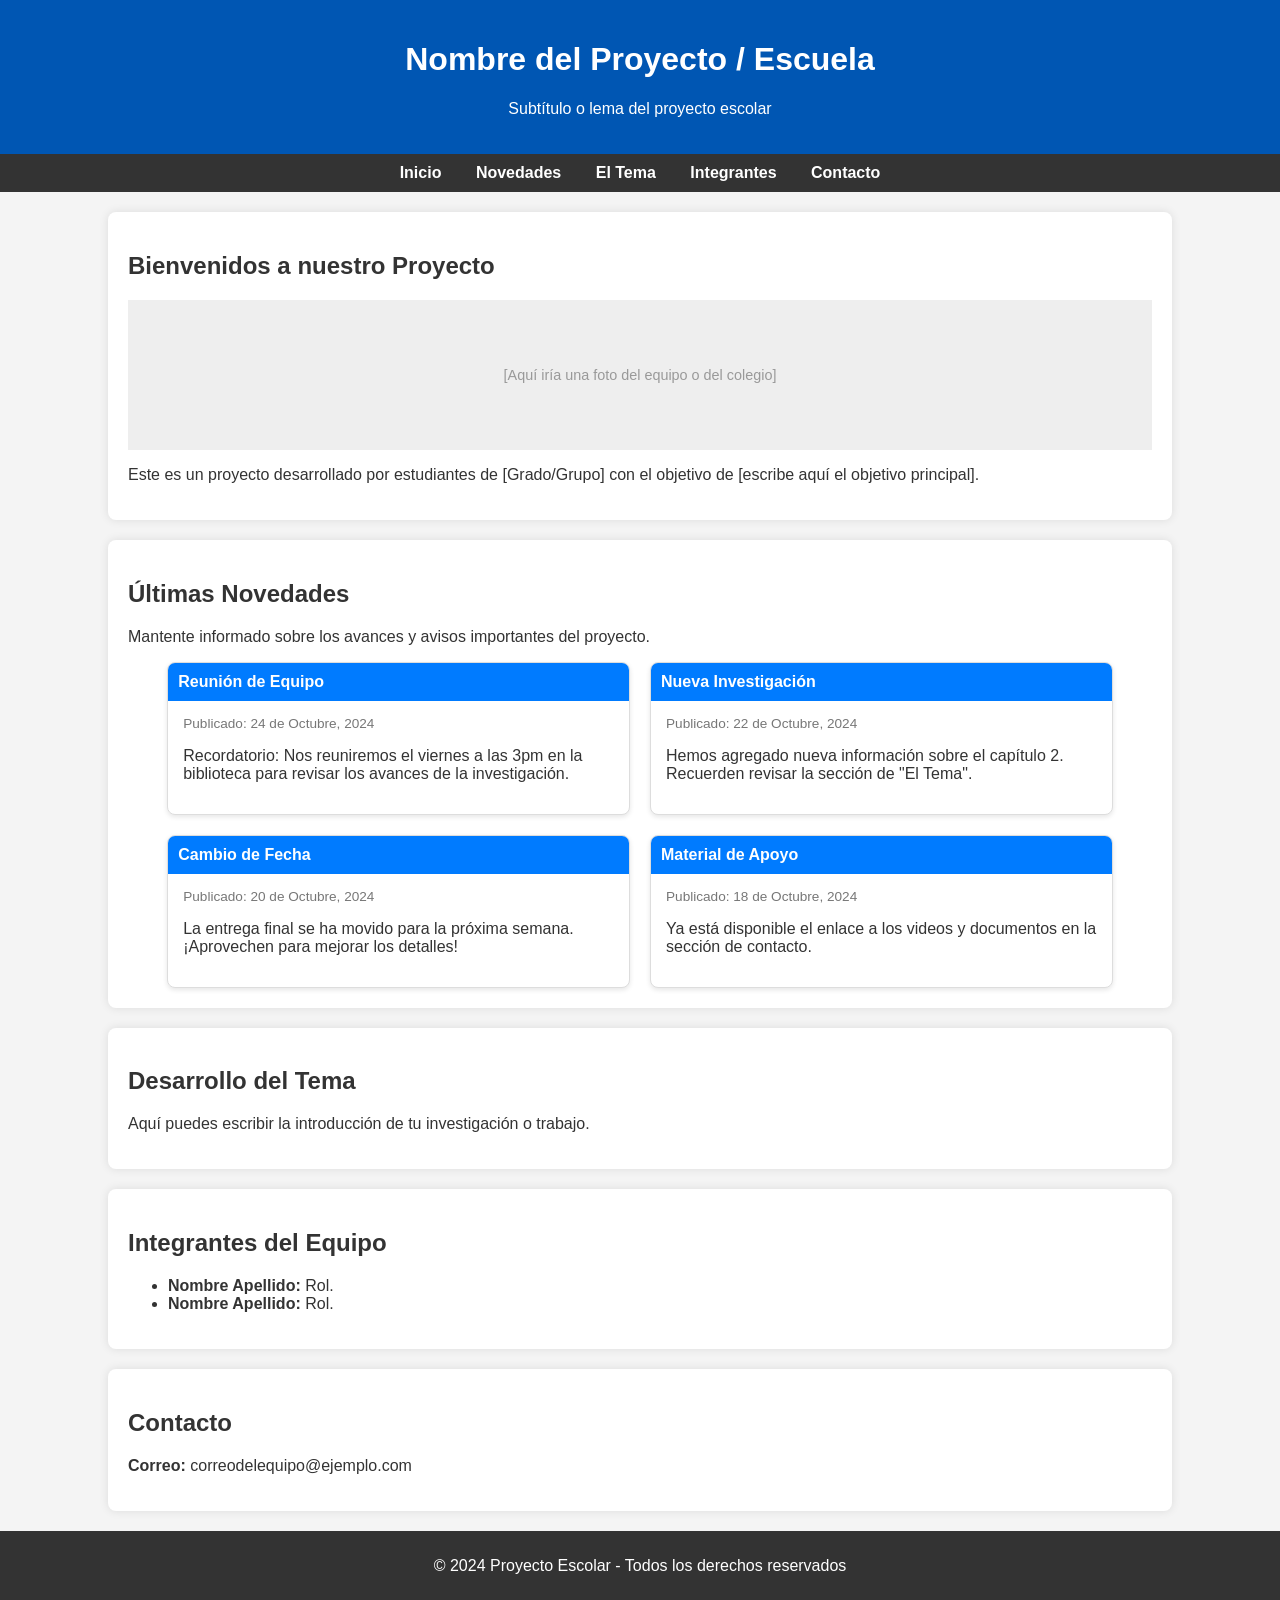
==== index.html @ a3f76232 "Add files via upload" ====
<!DOCTYPE html>
<html lang="es">
<head>
    <meta charset="UTF-8">
    <meta name="viewport" content="width=device-width, initial-scale=1.0">
    <title>Proyecto Escolar</title>
    <style>
        /* Estilos generales */
        body {
            font-family: 'Segoe UI', Tahoma, Geneva, Verdana, sans-serif;
            margin: 0;
            padding: 0;
            background-color: #f4f4f4;
            color: #333;
        }
        header {
            background-color: #0056b3;
            color: white;
            padding: 20px;
            text-align: center;
        }
        nav {
            background-color: #333;
            padding: 10px;
            text-align: center;
            position: sticky;
            top: 0;
            z-index: 100;
        }
        nav a {
            color: white;
            text-decoration: none;
            margin: 0 15px;
            font-weight: bold;
        }
        nav a:hover {
            color: #ddd;
        }
        .container {
            width: 80%;
            margin: auto;
            background: white;
            padding: 20px;
            margin-top: 20px;
            border-radius: 8px;
            box-shadow: 0 0 10px rgba(0,0,0,0.1);
            overflow: hidden; /* Para que no se salgan los elementos */
        }
        footer {
            text-align: center;
            padding: 10px;
            background-color: #333;
            color: white;
            margin-top: 20px;
        }
        
        /* Estilo para la sección de Novedades (Tarjetas) */
        .novedades-container {
            display: flex;
            flex-wrap: wrap;
            gap: 20px; /* Espacio entre tarjetas */
            justify-content: center;
        }
        .card {
            background-color: #fff;
            border: 1px solid #ddd;
            border-radius: 8px;
            width: 45%; /* Ancho de cada tarjeta */
            box-shadow: 0 2px 5px rgba(0,0,0,0.1);
            overflow: hidden;
            transition: transform 0.2s;
        }
        .card:hover {
            transform: translateY(-5px); /* Efecto al pasar el mouse */
            box-shadow: 0 5px 15px rgba(0,0,0,0.2);
        }
        .card-header {
            background-color: #007bff;
            color: white;
            padding: 10px;
            font-weight: bold;
        }
        .card-body {
            padding: 15px;
        }
        .card-date {
            color: #777;
            font-size: 0.85em;
            margin-bottom: 10px;
        }
        .img-placeholder {
            width: 100%;
            height: 150px;
            background-color: #eee;
            display: flex;
            align-items: center;
            justify-content: center;
            color: #999;
            font-size: 0.9em;
        }
    </style>
</head>
<body>

    <header>
        <h1>Nombre del Proyecto / Escuela</h1>
        <p>Subtítulo o lema del proyecto escolar</p>
    </header>

    <nav>
        <a href="#inicio">Inicio</a>
        <a href="#novedades">Novedades</a>
        <a href="#tema">El Tema</a>
        <a href="#integrantes">Integrantes</a>
        <a href="#contacto">Contacto</a>
    </nav>

    <!-- Sección de Inicio -->
    <div class="container" id="inicio">
        <h2>Bienvenidos a nuestro Proyecto</h2>
        <div class="img-placeholder">[Aquí iría una foto del equipo o del colegio]</div>
        <p>Este es un proyecto desarrollado por estudiantes de [Grado/Grupo] con el objetivo de [escribe aquí el objetivo principal].</p>
    </div>

    <!-- NUEVA SECCIÓN: NOVEDADES -->
    <div class="container" id="novedades">
        <h2>Últimas Novedades</h2>
        <p>Mantente informado sobre los avances y avisos importantes del proyecto.</p>
        
        <div class="novedades-container">
            <!-- Tarjeta 1 -->
            <div class="card">
                <div class="card-header">Reunión de Equipo</div>
                <div class="card-body">
                    <div class="card-date">Publicado: 24 de Octubre, 2024</div>
                    <p>Recordatorio: Nos reuniremos el viernes a las 3pm en la biblioteca para revisar los avances de la investigación.</p>
                </div>
            </div>

            <!-- Tarjeta 2 -->
            <div class="card">
                <div class="card-header">Nueva Investigación</div>
                <div class="card-body">
                    <div class="card-date">Publicado: 22 de Octubre, 2024</div>
                    <p>Hemos agregado nueva información sobre el capítulo 2. Recuerden revisar la sección de "El Tema".</p>
                </div>
            </div>

            <!-- Tarjeta 3 -->
            <div class="card">
                <div class="card-header">Cambio de Fecha</div>
                <div class="card-body">
                    <div class="card-date">Publicado: 20 de Octubre, 2024</div>
                    <p>La entrega final se ha movido para la próxima semana. ¡Aprovechen para mejorar los detalles!</p>
                </div>
            </div>

            <!-- Tarjeta 4 -->
            <div class="card">
                <div class="card-header">Material de Apoyo</div>
                <div class="card-body">
                    <div class="card-date">Publicado: 18 de Octubre, 2024</div>
                    <p>Ya está disponible el enlace a los videos y documentos en la sección de contacto.</p>
                </div>
            </div>
        </div>
    </div>
    <!-- FIN SECCIÓN NOVEDADES -->

    <div class="container" id="tema">
        <h2>Desarrollo del Tema</h2>
        <p>Aquí puedes escribir la introducción de tu investigación o trabajo.</p>
    </div>

    <div class="container" id="integrantes">
        <h2>Integrantes del Equipo</h2>
        <ul>
            <li><strong>Nombre Apellido:</strong> Rol.</li>
            <li><strong>Nombre Apellido:</strong> Rol.</li>
        </ul>
    </div>

    <div class="container" id="contacto">
        <h2>Contacto</h2>
        <p><strong>Correo:</strong> correodelequipo@ejemplo.com</p>
    </div>

    <footer>
        <p>&copy; 2024 Proyecto Escolar - Todos los derechos reservados</p>
    </footer>

</body>
</html>
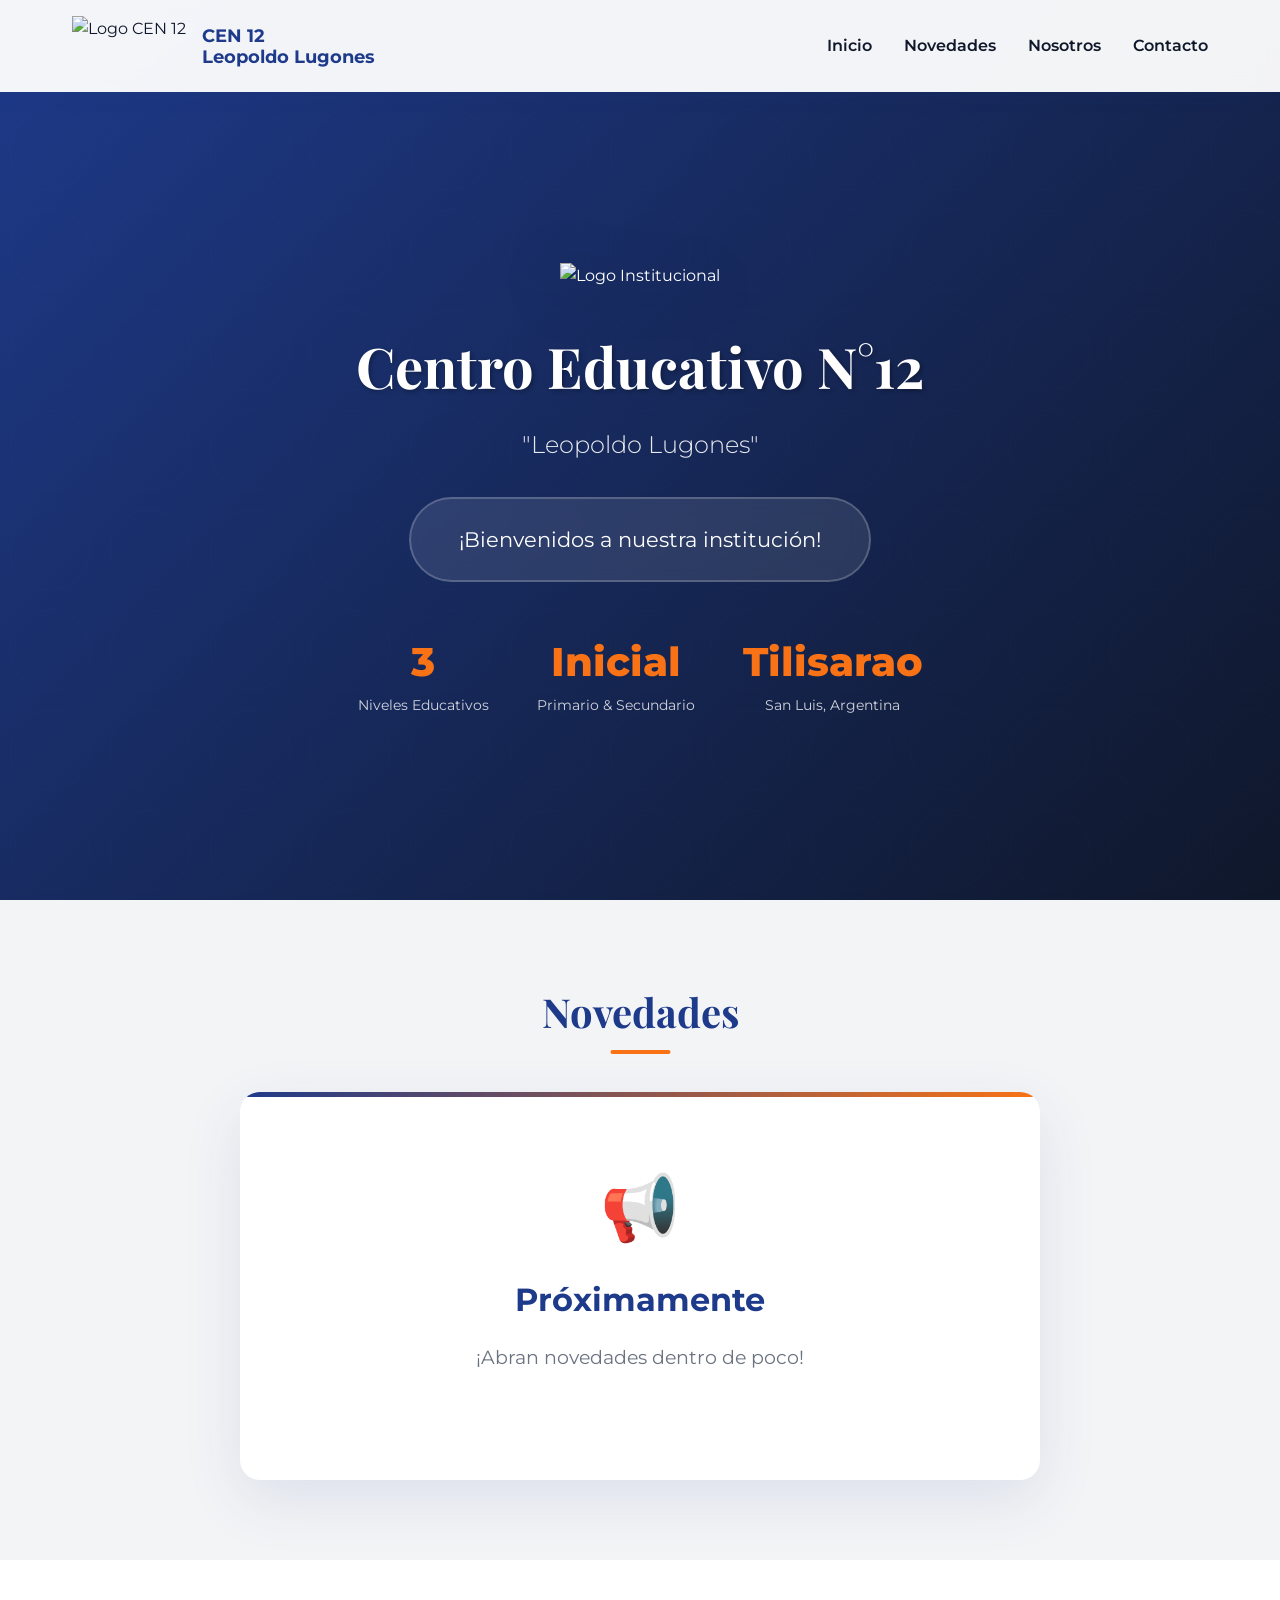
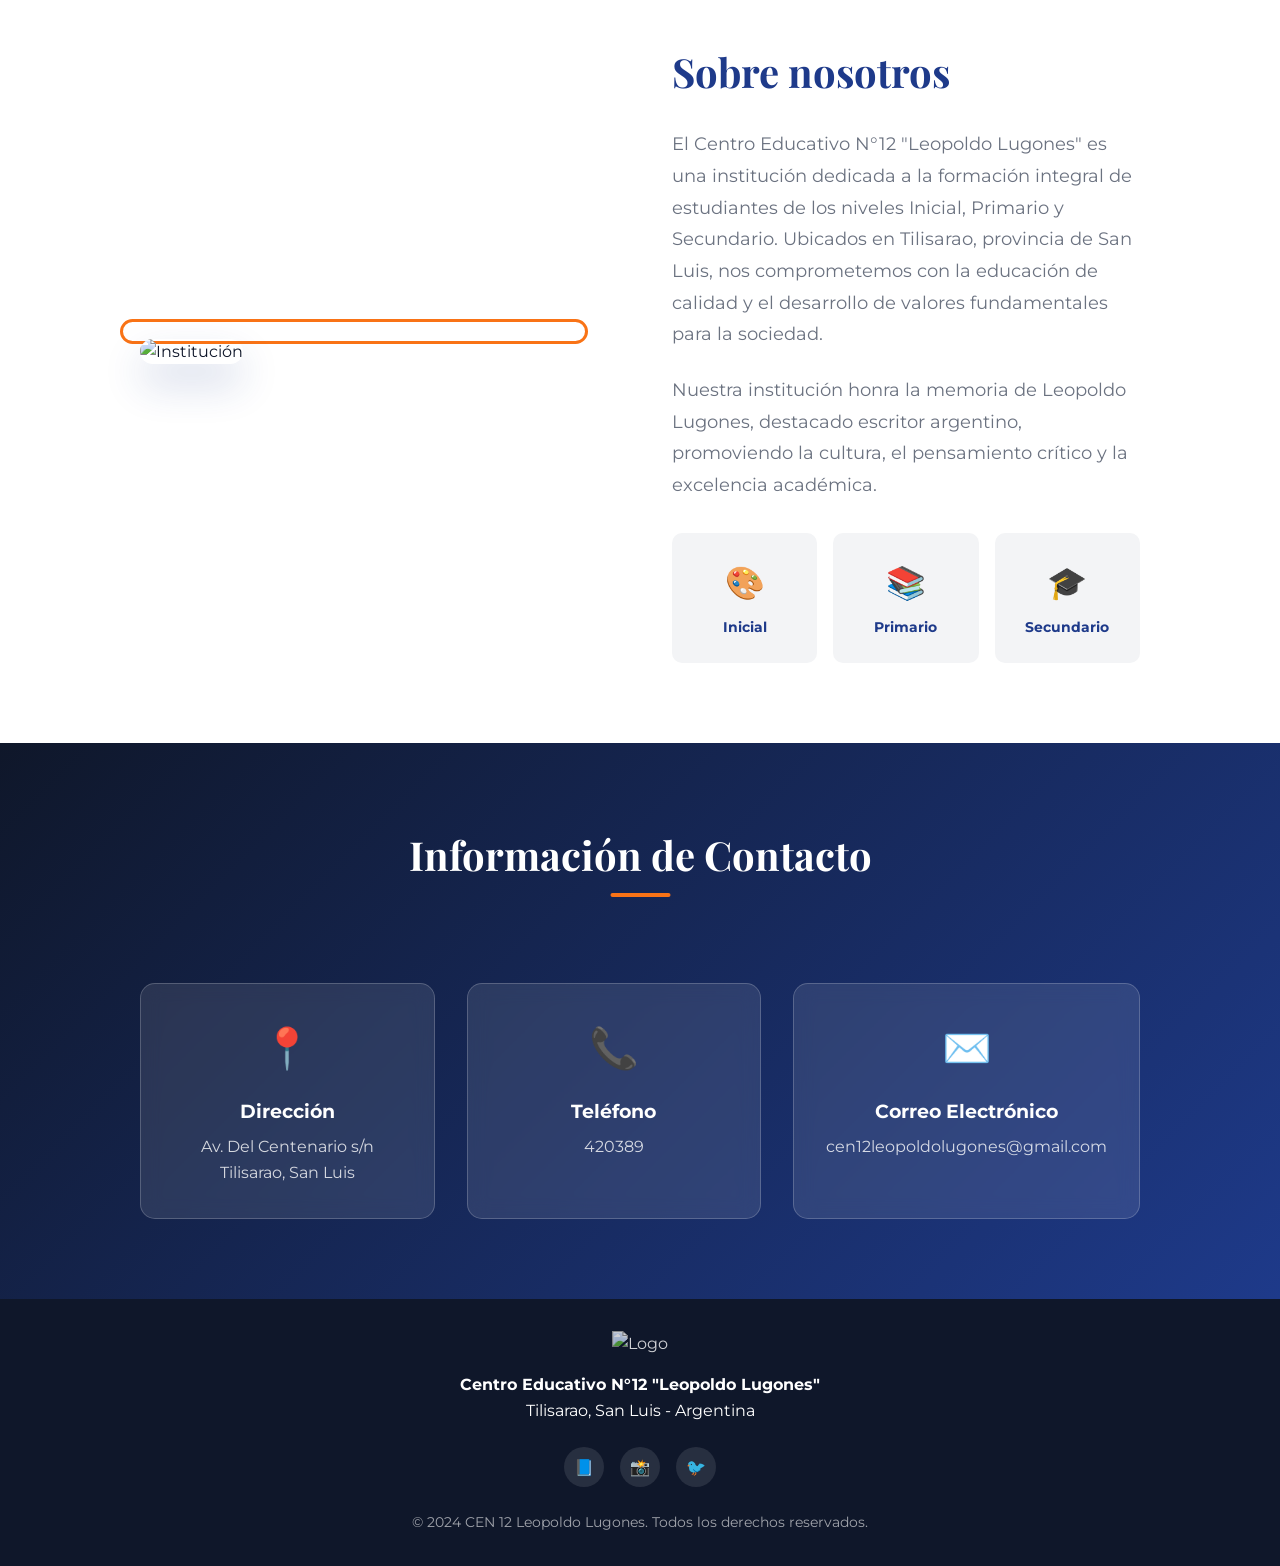
==== commit 3c85ba90: "Add files via upload" ====
--- a/index.html
+++ b/index.html
@@ -3,191 +3,675 @@
 <head>
     <meta charset="UTF-8">
     <meta name="viewport" content="width=device-width, initial-scale=1.0">
-    <title>Proyecto Escolar</title>
+    <title>CEN 12 Leopoldo Lugones - Tilisarao</title>
+    <link href="https://fonts.googleapis.com/css2?family=Montserrat:wght@300;400;600;700;800&family=Playfair+Display:wght@700&display=swap" rel="stylesheet">
     <style>
-        /* Estilos generales */
-        body {
-            font-family: 'Segoe UI', Tahoma, Geneva, Verdana, sans-serif;
+        * {
             margin: 0;
             padding: 0;
-            background-color: #f4f4f4;
-            color: #333;
-        }
-        header {
-            background-color: #0056b3;
-            color: white;
-            padding: 20px;
-            text-align: center;
-        }
+            box-sizing: border-box;
+        }
+
+        :root {
+            --azul-principal: #1e3a8a;
+            --azul-oscuro: #0f172a;
+            --azul-claro: #3b82f6;
+            --naranja: #f97316;
+            --naranja-claro: #fb923c;
+            --gris: #6b7280;
+            --gris-claro: #f3f4f6;
+            --blanco: #ffffff;
+        }
+
+        body {
+            font-family: 'Montserrat', sans-serif;
+            line-height: 1.6;
+            color: var(--azul-oscuro);
+            overflow-x: hidden;
+        }
+
+        /* Navegación */
         nav {
-            background-color: #333;
-            padding: 10px;
-            text-align: center;
-            position: sticky;
+            position: fixed;
             top: 0;
-            z-index: 100;
-        }
-        nav a {
-            color: white;
+            width: 100%;
+            background: rgba(255, 255, 255, 0.95);
+            backdrop-filter: blur(10px);
+            z-index: 1000;
+            box-shadow: 0 2px 20px rgba(30, 58, 138, 0.1);
+            padding: 1rem 0;
+        }
+
+        .nav-container {
+            max-width: 1200px;
+            margin: 0 auto;
+            display: flex;
+            justify-content: space-between;
+            align-items: center;
+            padding: 0 2rem;
+        }
+
+        .logo-nav {
+            display: flex;
+            align-items: center;
+            gap: 1rem;
+        }
+
+        .logo-nav img {
+            height: 60px;
+            width: auto;
+        }
+
+        .logo-text {
+            font-weight: 700;
+            color: var(--azul-principal);
+            font-size: 1.1rem;
+            line-height: 1.2;
+        }
+
+        .nav-links {
+            display: flex;
+            gap: 2rem;
+            list-style: none;
+        }
+
+        .nav-links a {
             text-decoration: none;
-            margin: 0 15px;
-            font-weight: bold;
-        }
-        nav a:hover {
-            color: #ddd;
-        }
-        .container {
-            width: 80%;
-            margin: auto;
-            background: white;
-            padding: 20px;
-            margin-top: 20px;
-            border-radius: 8px;
-            box-shadow: 0 0 10px rgba(0,0,0,0.1);
-            overflow: hidden; /* Para que no se salgan los elementos */
-        }
-        footer {
-            text-align: center;
-            padding: 10px;
-            background-color: #333;
-            color: white;
-            margin-top: 20px;
-        }
-        
-        /* Estilo para la sección de Novedades (Tarjetas) */
-        .novedades-container {
-            display: flex;
-            flex-wrap: wrap;
-            gap: 20px; /* Espacio entre tarjetas */
-            justify-content: center;
-        }
-        .card {
-            background-color: #fff;
-            border: 1px solid #ddd;
-            border-radius: 8px;
-            width: 45%; /* Ancho de cada tarjeta */
-            box-shadow: 0 2px 5px rgba(0,0,0,0.1);
-            overflow: hidden;
-            transition: transform 0.2s;
-        }
-        .card:hover {
-            transform: translateY(-5px); /* Efecto al pasar el mouse */
-            box-shadow: 0 5px 15px rgba(0,0,0,0.2);
-        }
-        .card-header {
-            background-color: #007bff;
-            color: white;
-            padding: 10px;
-            font-weight: bold;
-        }
-        .card-body {
-            padding: 15px;
-        }
-        .card-date {
-            color: #777;
-            font-size: 0.85em;
-            margin-bottom: 10px;
-        }
-        .img-placeholder {
+            color: var(--azul-oscuro);
+            font-weight: 600;
+            transition: color 0.3s;
+            position: relative;
+        }
+
+        .nav-links a::after {
+            content: '';
+            position: absolute;
+            bottom: -5px;
+            left: 0;
+            width: 0;
+            height: 2px;
+            background: var(--naranja);
+            transition: width 0.3s;
+        }
+
+        .nav-links a:hover {
+            color: var(--naranja);
+        }
+
+        .nav-links a:hover::after {
             width: 100%;
-            height: 150px;
-            background-color: #eee;
+        }
+
+        /* Hero Section */
+        .hero {
+            min-height: 100vh;
+            background: linear-gradient(135deg, var(--azul-principal) 0%, var(--azul-oscuro) 100%);
             display: flex;
             align-items: center;
             justify-content: center;
-            color: #999;
-            font-size: 0.9em;
+            position: relative;
+            overflow: hidden;
+            padding-top: 80px;
+        }
+
+        .hero::before {
+            content: '';
+            position: absolute;
+            top: 0;
+            left: 0;
+            right: 0;
+            bottom: 0;
+            background: url('data:image/svg+xml,<svg xmlns="http://www.w3.org/2000/svg" viewBox="0 0 100 100"><circle cx="50" cy="50" r="40" fill="none" stroke="rgba(255,255,255,0.03)" stroke-width="0.5"/></svg>');
+            background-size: 100px 100px;
+            opacity: 0.5;
+        }
+
+        .hero-content {
+            text-align: center;
+            color: var(--blanco);
+            z-index: 2;
+            padding: 2rem;
+        }
+
+        .hero-logo {
+            width: 200px;
+            height: 200px;
+            margin-bottom: 2rem;
+            filter: drop-shadow(0 10px 30px rgba(0,0,0,0.3));
+            animation: float 6s ease-in-out infinite;
+        }
+
+        @keyframes float {
+            0%, 100% { transform: translateY(0px); }
+            50% { transform: translateY(-20px); }
+        }
+
+        .hero h1 {
+            font-family: 'Playfair Display', serif;
+            font-size: 3.5rem;
+            margin-bottom: 1rem;
+            text-shadow: 2px 2px 4px rgba(0,0,0,0.3);
+        }
+
+        .hero .slogan {
+            font-size: 1.5rem;
+            font-weight: 300;
+            margin-bottom: 2rem;
+            opacity: 0.9;
+        }
+
+        .welcome-text {
+            background: rgba(255, 255, 255, 0.1);
+            backdrop-filter: blur(10px);
+            padding: 1.5rem 3rem;
+            border-radius: 50px;
+            display: inline-block;
+            font-size: 1.3rem;
+            border: 2px solid rgba(255, 255, 255, 0.2);
+            animation: pulse 2s infinite;
+        }
+
+        @keyframes pulse {
+            0%, 100% { transform: scale(1); }
+            50% { transform: scale(1.05); }
+        }
+
+        .hero-stats {
+            display: flex;
+            gap: 3rem;
+            margin-top: 3rem;
+            justify-content: center;
+            flex-wrap: wrap;
+        }
+
+        .stat {
+            text-align: center;
+        }
+
+        .stat-number {
+            font-size: 2.5rem;
+            font-weight: 800;
+            color: var(--naranja);
+        }
+
+        .stat-label {
+            font-size: 0.9rem;
+            opacity: 0.8;
+        }
+
+        /* Sección Novedades */
+        .novedades {
+            padding: 5rem 2rem;
+            background: var(--gris-claro);
+            position: relative;
+        }
+
+        .section-title {
+            text-align: center;
+            font-family: 'Playfair Display', serif;
+            font-size: 2.5rem;
+            color: var(--azul-principal);
+            margin-bottom: 3rem;
+            position: relative;
+            display: inline-block;
+            left: 50%;
+            transform: translateX(-50%);
+        }
+
+        .section-title::after {
+            content: '';
+            position: absolute;
+            bottom: -10px;
+            left: 50%;
+            transform: translateX(-50%);
+            width: 60px;
+            height: 4px;
+            background: var(--naranja);
+            border-radius: 2px;
+        }
+
+        .coming-soon-container {
+            max-width: 800px;
+            margin: 0 auto;
+            background: var(--blanco);
+            padding: 4rem;
+            border-radius: 20px;
+            box-shadow: 0 20px 60px rgba(30, 58, 138, 0.1);
+            text-align: center;
+            position: relative;
+            overflow: hidden;
+        }
+
+        .coming-soon-container::before {
+            content: '';
+            position: absolute;
+            top: 0;
+            left: 0;
+            right: 0;
+            height: 5px;
+            background: linear-gradient(90deg, var(--azul-principal), var(--naranja), var(--azul-principal));
+            background-size: 200% 100%;
+            animation: gradient 3s linear infinite;
+        }
+
+        @keyframes gradient {
+            0% { background-position: 0% 50%; }
+            100% { background-position: 200% 50%; }
+        }
+
+        .coming-soon-icon {
+            font-size: 4rem;
+            margin-bottom: 1rem;
+        }
+
+        .coming-soon-container h3 {
+            font-size: 2rem;
+            color: var(--azul-principal);
+            margin-bottom: 1rem;
+        }
+
+        .coming-soon-container p {
+            color: var(--gris);
+            font-size: 1.2rem;
+        }
+
+        .dots {
+            display: flex;
+            gap: 0.5rem;
+            justify-content: center;
+            margin-top: 2rem;
+        }
+
+        .dot {
+            width: 12px;
+            height: 12px;
+            background: var(--azul-claro);
+            border-radius: 50%;
+            animation: bounce 1.4s infinite ease-in-out both;
+        }
+
+        .dot:nth-child(1) { animation-delay: -0.32s; }
+        .dot:nth-child(2) { animation-delay: -0.16s; }
+        .dot:nth-child(3) { animation-delay: 0s; }
+
+        @keyframes bounce {
+            0%, 80%, 100% { transform: scale(0); }
+            40% { transform: scale(1); }
+        }
+
+        /* Sobre Nosotros */
+        .about {
+            padding: 5rem 2rem;
+            background: var(--blanco);
+        }
+
+        .about-container {
+            max-width: 1000px;
+            margin: 0 auto;
+            display: grid;
+            grid-template-columns: 1fr 1fr;
+            gap: 4rem;
+            align-items: center;
+        }
+
+        .about-image {
+            position: relative;
+        }
+
+        .about-image img {
+            width: 100%;
+            border-radius: 20px;
+            box-shadow: 0 20px 40px rgba(30, 58, 138, 0.2);
+        }
+
+        .about-image::before {
+            content: '';
+            position: absolute;
+            top: -20px;
+            left: -20px;
+            right: 20px;
+            bottom: 20px;
+            border: 3px solid var(--naranja);
+            border-radius: 20px;
+            z-index: -1;
+        }
+
+        .about-content h2 {
+            font-family: 'Playfair Display', serif;
+            font-size: 2.5rem;
+            color: var(--azul-principal);
+            margin-bottom: 1.5rem;
+        }
+
+        .about-content p {
+            color: var(--gris);
+            font-size: 1.1rem;
+            line-height: 1.8;
+            margin-bottom: 1.5rem;
+        }
+
+        .features {
+            display: grid;
+            grid-template-columns: repeat(3, 1fr);
+            gap: 1rem;
+            margin-top: 2rem;
+        }
+
+        .feature {
+            background: var(--gris-claro);
+            padding: 1.5rem;
+            border-radius: 10px;
+            text-align: center;
+            transition: transform 0.3s, box-shadow 0.3s;
+        }
+
+        .feature:hover {
+            transform: translateY(-5px);
+            box-shadow: 0 10px 30px rgba(30, 58, 138, 0.1);
+        }
+
+        .feature-icon {
+            font-size: 2rem;
+            margin-bottom: 0.5rem;
+        }
+
+        .feature h4 {
+            color: var(--azul-principal);
+            font-size: 0.9rem;
+        }
+
+        /* Contacto */
+        .contact {
+            padding: 5rem 2rem;
+            background: linear-gradient(135deg, var(--azul-oscuro) 0%, var(--azul-principal) 100%);
+            color: var(--blanco);
+        }
+
+        .contact-container {
+            max-width: 1000px;
+            margin: 0 auto;
+        }
+
+        .contact .section-title {
+            color: var(--blanco);
+        }
+
+        .contact-grid {
+            display: grid;
+            grid-template-columns: repeat(3, 1fr);
+            gap: 2rem;
+            margin-top: 3rem;
+        }
+
+        .contact-card {
+            background: rgba(255, 255, 255, 0.1);
+            backdrop-filter: blur(10px);
+            padding: 2rem;
+            border-radius: 15px;
+            text-align: center;
+            border: 1px solid rgba(255, 255, 255, 0.2);
+            transition: transform 0.3s;
+        }
+
+        .contact-card:hover {
+            transform: translateY(-10px);
+            background: rgba(255, 255, 255, 0.15);
+        }
+
+        .contact-icon {
+            font-size: 2.5rem;
+            margin-bottom: 1rem;
+            color: var(--naranja);
+        }
+
+        .contact-card h3 {
+            font-size: 1.2rem;
+            margin-bottom: 0.5rem;
+        }
+
+        .contact-card p, .contact-card a {
+            color: rgba(255, 255, 255, 0.8);
+            text-decoration: none;
+            font-size: 1rem;
+            transition: color 0.3s;
+        }
+
+        .contact-card a:hover {
+            color: var(--naranja);
+        }
+
+        /* Footer */
+        footer {
+            background: var(--azul-oscuro);
+            color: var(--blanco);
+            padding: 2rem;
+            text-align: center;
+        }
+
+        .footer-logo {
+            width: 80px;
+            margin-bottom: 1rem;
+            opacity: 0.8;
+        }
+
+        .social-links {
+            display: flex;
+            gap: 1rem;
+            justify-content: center;
+            margin: 1.5rem 0;
+        }
+
+        .social-links a {
+            width: 40px;
+            height: 40px;
+            background: rgba(255, 255, 255, 0.1);
+            border-radius: 50%;
+            display: flex;
+            align-items: center;
+            justify-content: center;
+            color: var(--blanco);
+            text-decoration: none;
+            transition: all 0.3s;
+        }
+
+        .social-links a:hover {
+            background: var(--naranja);
+            transform: translateY(-3px);
+        }
+
+        /* Responsive */
+        @media (max-width: 768px) {
+            .nav-links {
+                display: none;
+            }
+
+            .hero h1 {
+                font-size: 2rem;
+            }
+
+            .about-container {
+                grid-template-columns: 1fr;
+            }
+
+            .contact-grid {
+                grid-template-columns: 1fr;
+            }
+
+            .features {
+                grid-template-columns: 1fr;
+            }
+
+            .hero-stats {
+                gap: 1.5rem;
+            }
+        }
+
+        /* Scroll animations */
+        .fade-in {
+            opacity: 0;
+            transform: translateY(30px);
+            transition: opacity 0.8s, transform 0.8s;
+        }
+
+        .fade-in.visible {
+            opacity: 1;
+            transform: translateY(0);
         }
     </style>
 </head>
 <body>
-
-    <header>
-        <h1>Nombre del Proyecto / Escuela</h1>
-        <p>Subtítulo o lema del proyecto escolar</p>
-    </header>
-
+    <!-- Navegación -->
     <nav>
-        <a href="#inicio">Inicio</a>
-        <a href="#novedades">Novedades</a>
-        <a href="#tema">El Tema</a>
-        <a href="#integrantes">Integrantes</a>
-        <a href="#contacto">Contacto</a>
+        <div class="nav-container">
+            <div class="logo-nav">
+                <img src="logo.png" alt="Logo CEN 12">
+                <div class="logo-text">CEN 12<br>Leopoldo Lugones</div>
+            </div>
+            <ul class="nav-links">
+                <li><a href="#inicio">Inicio</a></li>
+                <li><a href="#novedades">Novedades</a></li>
+                <li><a href="#nosotros">Nosotros</a></li>
+                <li><a href="#contacto">Contacto</a></li>
+            </ul>
+        </div>
     </nav>
 
-    <!-- Sección de Inicio -->
-    <div class="container" id="inicio">
-        <h2>Bienvenidos a nuestro Proyecto</h2>
-        <div class="img-placeholder">[Aquí iría una foto del equipo o del colegio]</div>
-        <p>Este es un proyecto desarrollado por estudiantes de [Grado/Grupo] con el objetivo de [escribe aquí el objetivo principal].</p>
-    </div>
-
-    <!-- NUEVA SECCIÓN: NOVEDADES -->
-    <div class="container" id="novedades">
-        <h2>Últimas Novedades</h2>
-        <p>Mantente informado sobre los avances y avisos importantes del proyecto.</p>
-        
-        <div class="novedades-container">
-            <!-- Tarjeta 1 -->
-            <div class="card">
-                <div class="card-header">Reunión de Equipo</div>
-                <div class="card-body">
-                    <div class="card-date">Publicado: 24 de Octubre, 2024</div>
-                    <p>Recordatorio: Nos reuniremos el viernes a las 3pm en la biblioteca para revisar los avances de la investigación.</p>
+    <!-- Hero Section -->
+    <section class="hero" id="inicio">
+        <div class="hero-content">
+            <img src="logo.png" alt="Logo Institucional" class="hero-logo">
+            <h1>Centro Educativo N°12</h1>
+            <p class="slogan">"Leopoldo Lugones"</p>
+            <div class="welcome-text">¡Bienvenidos a nuestra institución!</div>
+            
+            <div class="hero-stats">
+                <div class="stat">
+                    <div class="stat-number">3</div>
+                    <div class="stat-label">Niveles Educativos</div>
                 </div>
-            </div>
-
-            <!-- Tarjeta 2 -->
-            <div class="card">
-                <div class="card-header">Nueva Investigación</div>
-                <div class="card-body">
-                    <div class="card-date">Publicado: 22 de Octubre, 2024</div>
-                    <p>Hemos agregado nueva información sobre el capítulo 2. Recuerden revisar la sección de "El Tema".</p>
+                <div class="stat">
+                    <div class="stat-number">Inicial</div>
+                    <div class="stat-label">Primario & Secundario</div>
                 </div>
-            </div>
-
-            <!-- Tarjeta 3 -->
-            <div class="card">
-                <div class="card-header">Cambio de Fecha</div>
-                <div class="card-body">
-                    <div class="card-date">Publicado: 20 de Octubre, 2024</div>
-                    <p>La entrega final se ha movido para la próxima semana. ¡Aprovechen para mejorar los detalles!</p>
-                </div>
-            </div>
-
-            <!-- Tarjeta 4 -->
-            <div class="card">
-                <div class="card-header">Material de Apoyo</div>
-                <div class="card-body">
-                    <div class="card-date">Publicado: 18 de Octubre, 2024</div>
-                    <p>Ya está disponible el enlace a los videos y documentos en la sección de contacto.</p>
+                <div class="stat">
+                    <div class="stat-number">Tilisarao</div>
+                    <div class="stat-label">San Luis, Argentina</div>
                 </div>
             </div>
         </div>
-    </div>
-    <!-- FIN SECCIÓN NOVEDADES -->
-
-    <div class="container" id="tema">
-        <h2>Desarrollo del Tema</h2>
-        <p>Aquí puedes escribir la introducción de tu investigación o trabajo.</p>
-    </div>
-
-    <div class="container" id="integrantes">
-        <h2>Integrantes del Equipo</h2>
-        <ul>
-            <li><strong>Nombre Apellido:</strong> Rol.</li>
-            <li><strong>Nombre Apellido:</strong> Rol.</li>
-        </ul>
-    </div>
-
-    <div class="container" id="contacto">
-        <h2>Contacto</h2>
-        <p><strong>Correo:</strong> correodelequipo@ejemplo.com</p>
-    </div>
-
+    </section>
+
+    <!-- Novedades -->
+    <section class="novedades" id="novedades">
+        <h2 class="section-title">Novedades</h2>
+        <div class="coming-soon-container fade-in">
+            <div class="coming-soon-icon">📢</div>
+            <h3>Próximamente</h3>
+            <p>¡Abran novedades dentro de poco!</p>
+            <div class="dots">
+                <div class="dot"></div>
+                <div class="dot"></div>
+                <div class="dot"></div>
+            </div>
+        </div>
+    </section>
+
+    <!-- Sobre Nosotros -->
+    <section class="about" id="nosotros">
+        <div class="about-container">
+            <div class="about-image fade-in">
+                <img src="logo.png" alt="Institución">
+            </div>
+            <div class="about-content fade-in">
+                <h2>Sobre nosotros</h2>
+                <p>El Centro Educativo N°12 "Leopoldo Lugones" es una institución dedicada a la formación integral de estudiantes de los niveles Inicial, Primario y Secundario. Ubicados en Tilisarao, provincia de San Luis, nos comprometemos con la educación de calidad y el desarrollo de valores fundamentales para la sociedad.</p>
+                <p>Nuestra institución honra la memoria de Leopoldo Lugones, destacado escritor argentino, promoviendo la cultura, el pensamiento crítico y la excelencia académica.</p>
+                
+                <div class="features">
+                    <div class="feature">
+                        <div class="feature-icon">🎨</div>
+                        <h4>Inicial</h4>
+                    </div>
+                    <div class="feature">
+                        <div class="feature-icon">📚</div>
+                        <h4>Primario</h4>
+                    </div>
+                    <div class="feature">
+                        <div class="feature-icon">🎓</div>
+                        <h4>Secundario</h4>
+                    </div>
+                </div>
+            </div>
+        </div>
+    </section>
+
+    <!-- Contacto -->
+    <section class="contact" id="contacto">
+        <div class="contact-container">
+            <h2 class="section-title">Información de Contacto</h2>
+            <div class="contact-grid">
+                <div class="contact-card fade-in">
+                    <div class="contact-icon">📍</div>
+                    <h3>Dirección</h3>
+                    <p>Av. Del Centenario s/n<br>Tilisarao, San Luis</p>
+                </div>
+                <div class="contact-card fade-in">
+                    <div class="contact-icon">📞</div>
+                    <h3>Teléfono</h3>
+                    <a href="tel:420389">420389</a>
+                </div>
+                <div class="contact-card fade-in">
+                    <div class="contact-icon">✉️</div>
+                    <h3>Correo Electrónico</h3>
+                    <a href="mailto:cen12leopoldolugones@gmail.com">cen12leopoldolugones@gmail.com</a>
+                </div>
+            </div>
+        </div>
+    </section>
+
+    <!-- Footer -->
     <footer>
-        <p>&copy; 2024 Proyecto Escolar - Todos los derechos reservados</p>
+        <img src="logo.png" alt="Logo" class="footer-logo">
+        <p><strong>Centro Educativo N°12 "Leopoldo Lugones"</strong></p>
+        <p>Tilisarao, San Luis - Argentina</p>
+        <div class="social-links">
+            <a href="#">📘</a>
+            <a href="#">📸</a>
+            <a href="#">🐦</a>
+        </div>
+        <p style="margin-top: 1rem; opacity: 0.6; font-size: 0.9rem;">&copy; 2024 CEN 12 Leopoldo Lugones. Todos los derechos reservados.</p>
     </footer>
 
+    <script>
+        // Animación al scroll
+        const observerOptions = {
+            threshold: 0.1,
+            rootMargin: "0px 0px -50px 0px"
+        };
+
+        const observer = new IntersectionObserver((entries) => {
+            entries.forEach(entry => {
+                if (entry.isIntersecting) {
+                    entry.target.classList.add('visible');
+                }
+            });
+        }, observerOptions);
+
+        document.querySelectorAll('.fade-in').forEach(el => observer.observe(el));
+
+        // Smooth scroll para navegación
+        document.querySelectorAll('a[href^="#"]').forEach(anchor => {
+            anchor.addEventListener('click', function (e) {
+                e.preventDefault();
+                const target = document.querySelector(this.getAttribute('href'));
+                if (target) {
+                    target.scrollIntoView({
+                        behavior: 'smooth',
+                        block: 'start'
+                    });
+                }
+            });
+        });
+    </script>
 </body>
 </html>
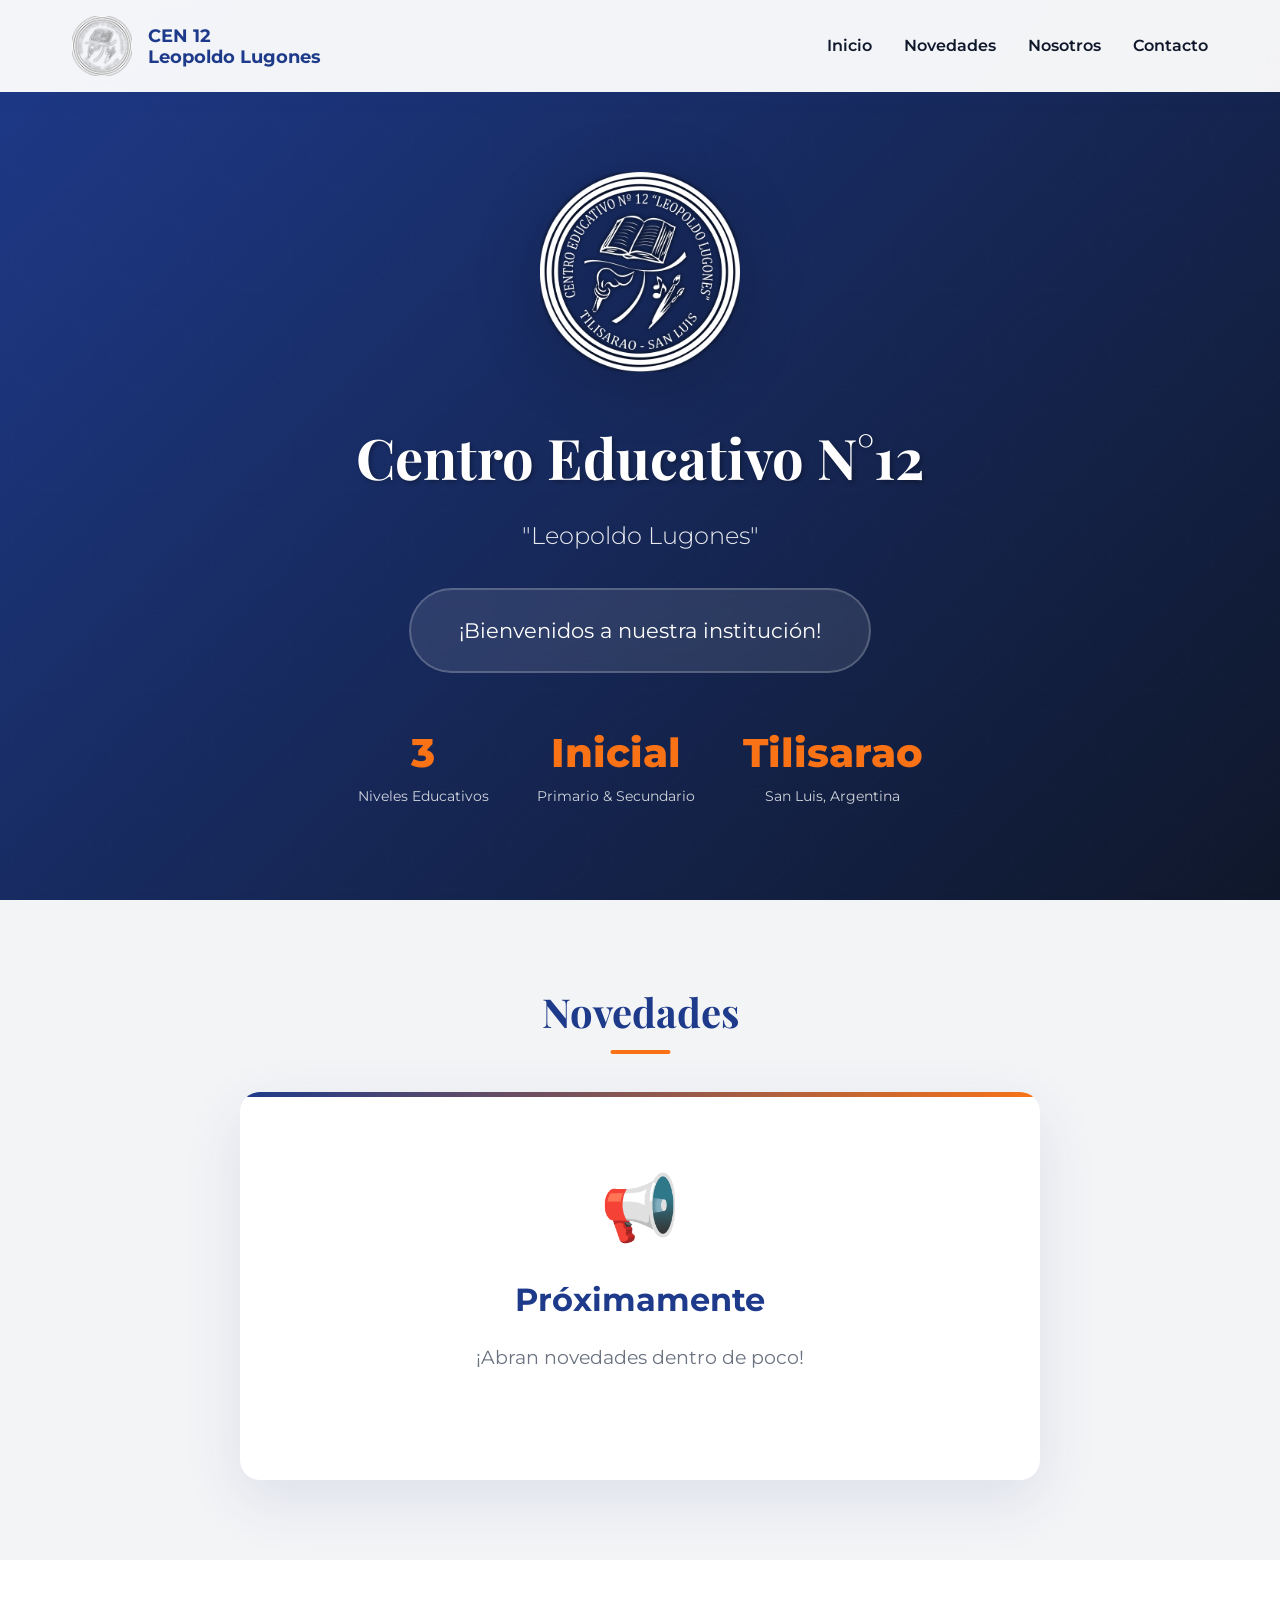
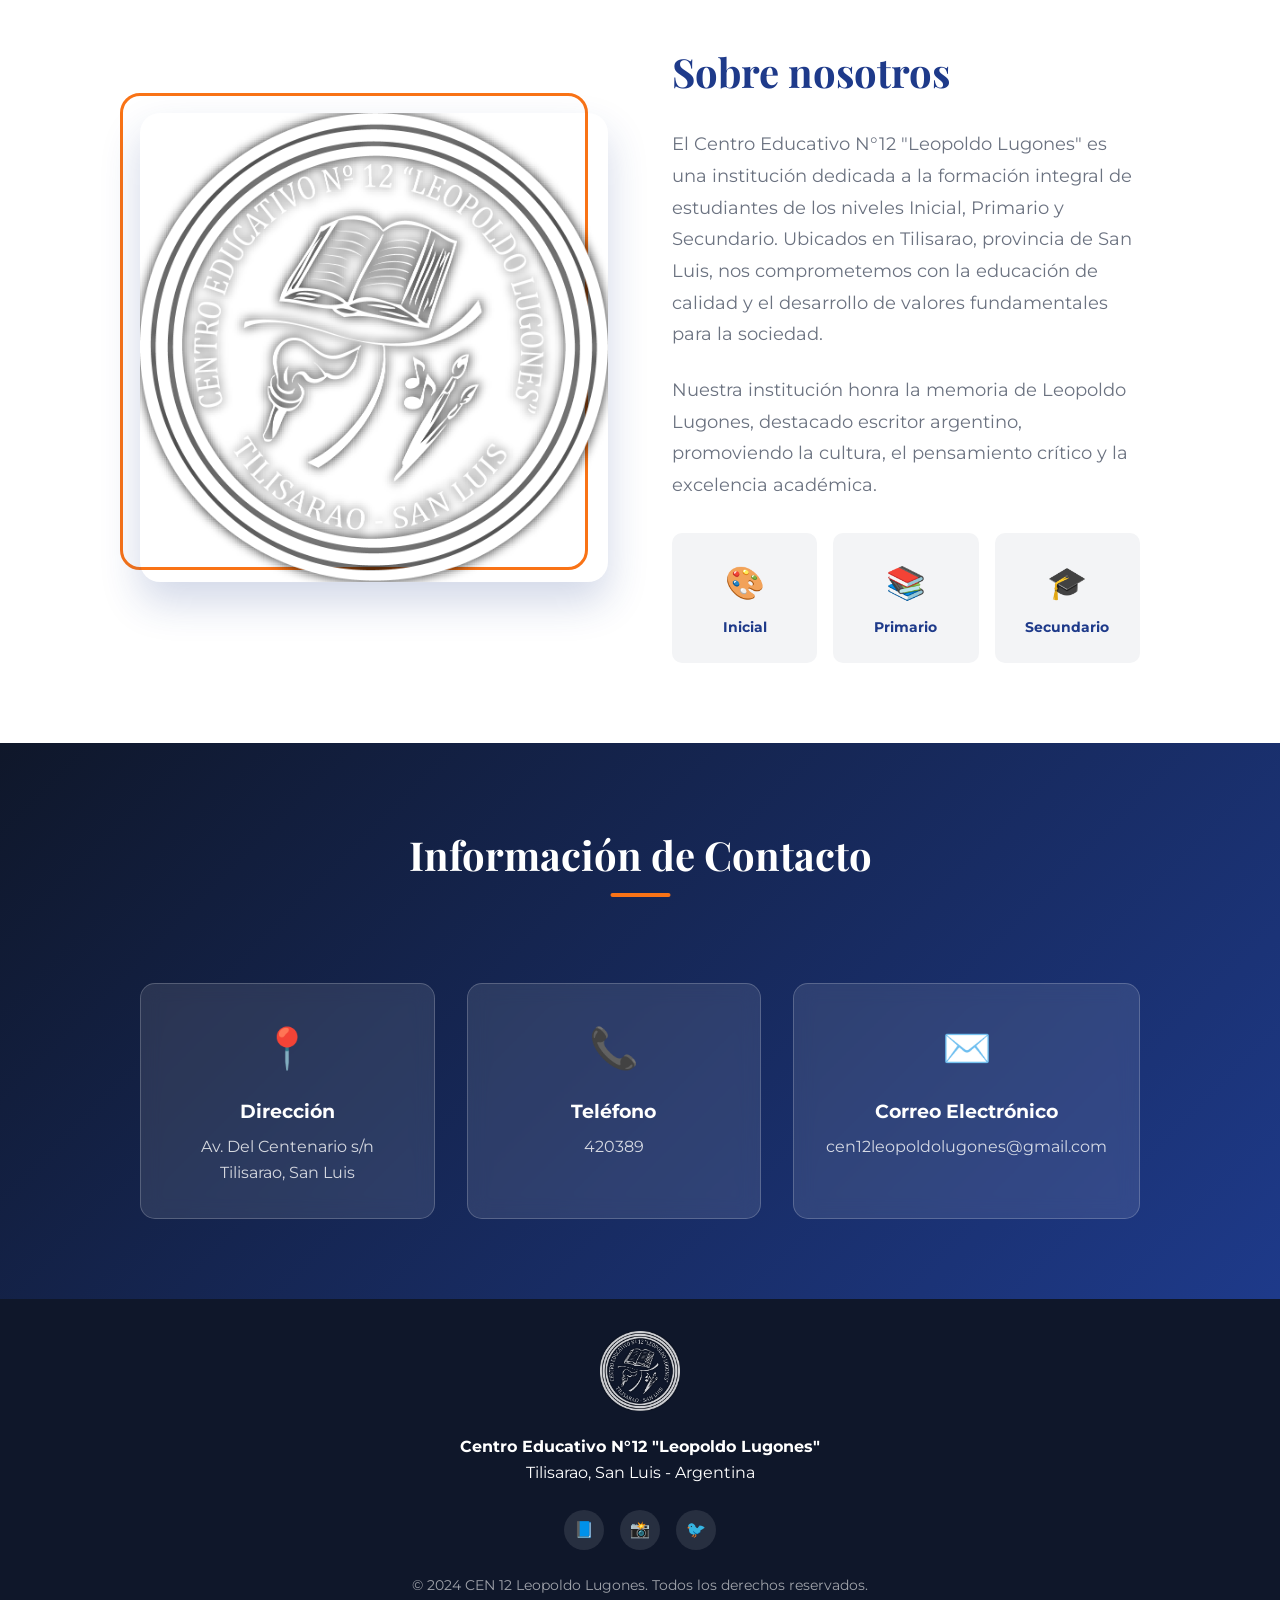
==== commit 3615c410: "Update index.html" ====
--- a/index.html
+++ b/index.html
@@ -524,7 +524,7 @@
     <nav>
         <div class="nav-container">
             <div class="logo-nav">
-                <img src="logo.png" alt="Logo CEN 12">
+                <img src="imagenes/CEN 12 MARCA-16.png" alt="Logo CEN 12">
                 <div class="logo-text">CEN 12<br>Leopoldo Lugones</div>
             </div>
             <ul class="nav-links">
@@ -539,7 +539,7 @@
     <!-- Hero Section -->
     <section class="hero" id="inicio">
         <div class="hero-content">
-            <img src="logo.png" alt="Logo Institucional" class="hero-logo">
+            <img src="imagenes/CEN 12 MARCA-16.png" alt="Logo Institucional" class="hero-logo">
             <h1>Centro Educativo N°12</h1>
             <p class="slogan">"Leopoldo Lugones"</p>
             <div class="welcome-text">¡Bienvenidos a nuestra institución!</div>
@@ -580,7 +580,7 @@
     <section class="about" id="nosotros">
         <div class="about-container">
             <div class="about-image fade-in">
-                <img src="logo.png" alt="Institución">
+                <img src="imagenes/CEN 12 MARCA-16.png" alt="Institución">
             </div>
             <div class="about-content fade-in">
                 <h2>Sobre nosotros</h2>
@@ -631,7 +631,7 @@
 
     <!-- Footer -->
     <footer>
-        <img src="logo.png" alt="Logo" class="footer-logo">
+        <img src="imagenes/CEN 12 MARCA-16.png" alt="Logo" class="footer-logo">
         <p><strong>Centro Educativo N°12 "Leopoldo Lugones"</strong></p>
         <p>Tilisarao, San Luis - Argentina</p>
         <div class="social-links">
@@ -674,4 +674,4 @@
         });
     </script>
 </body>
-</html>+</html>
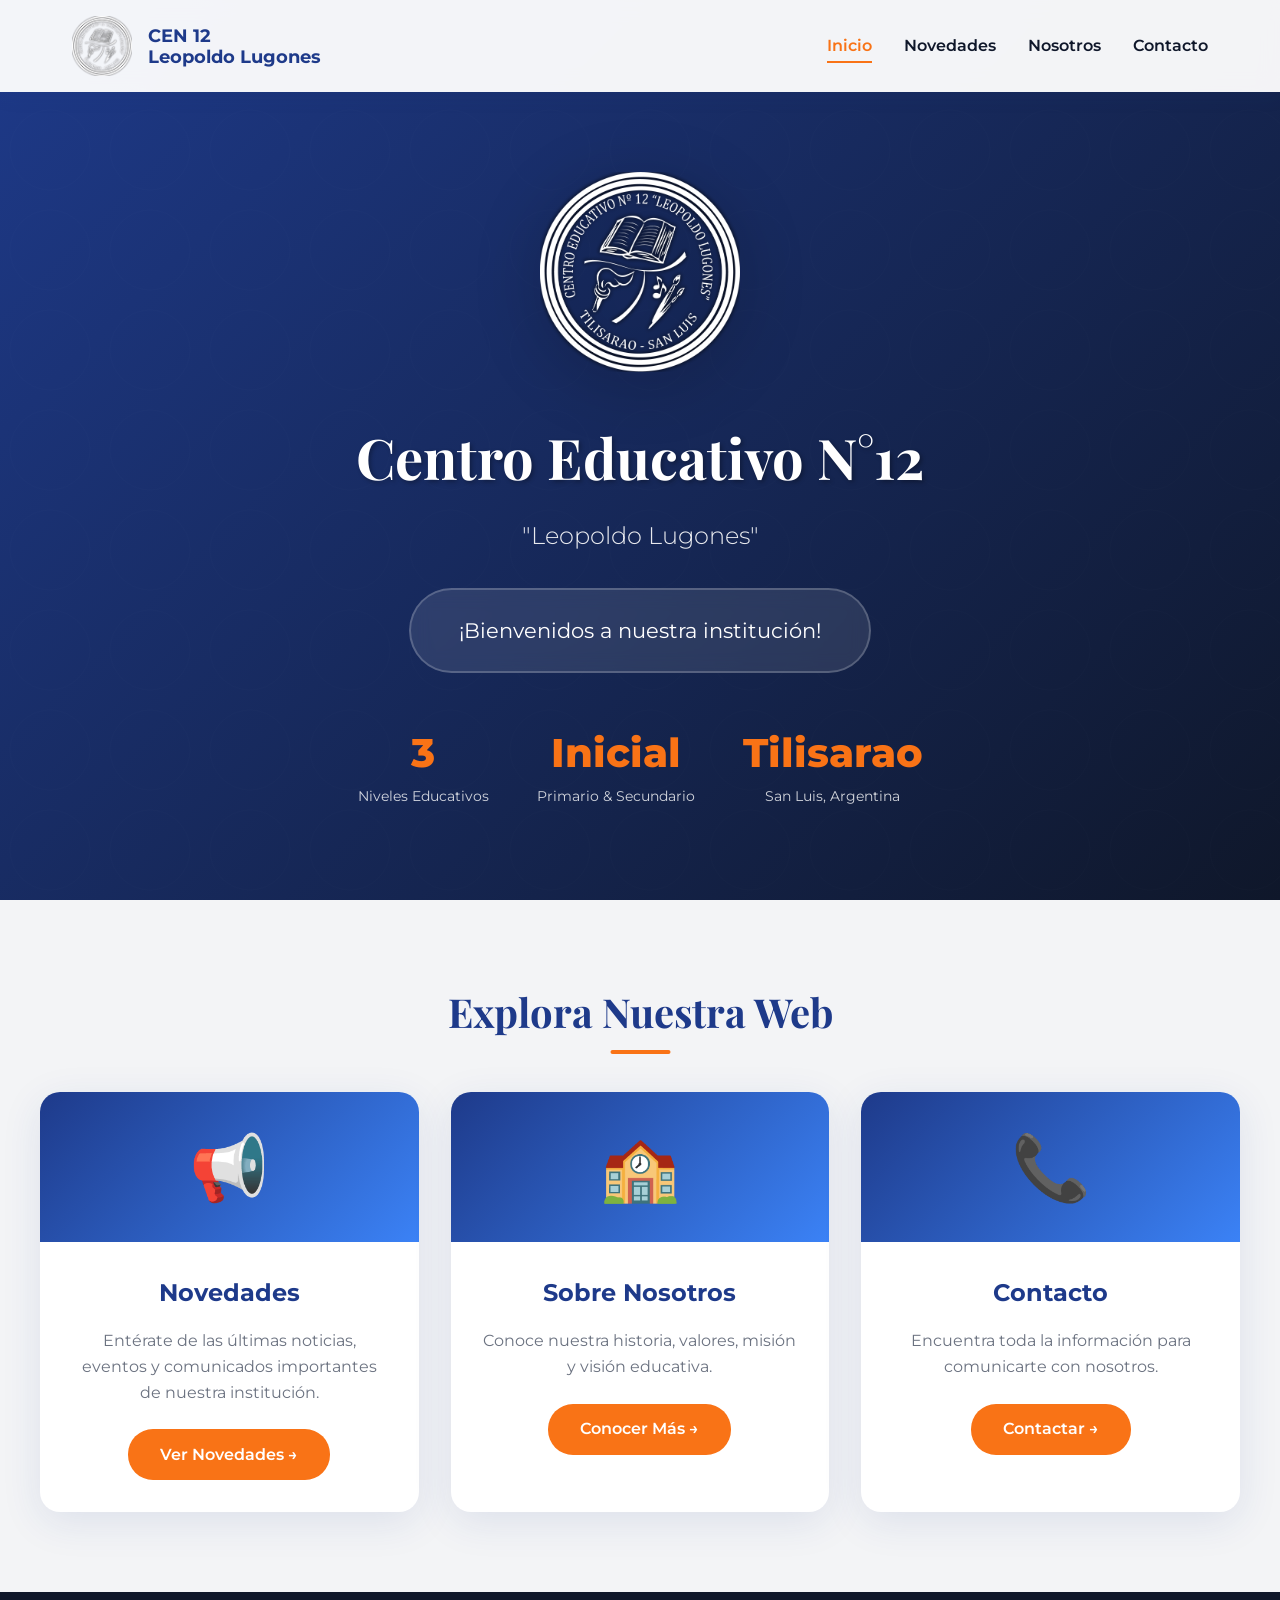
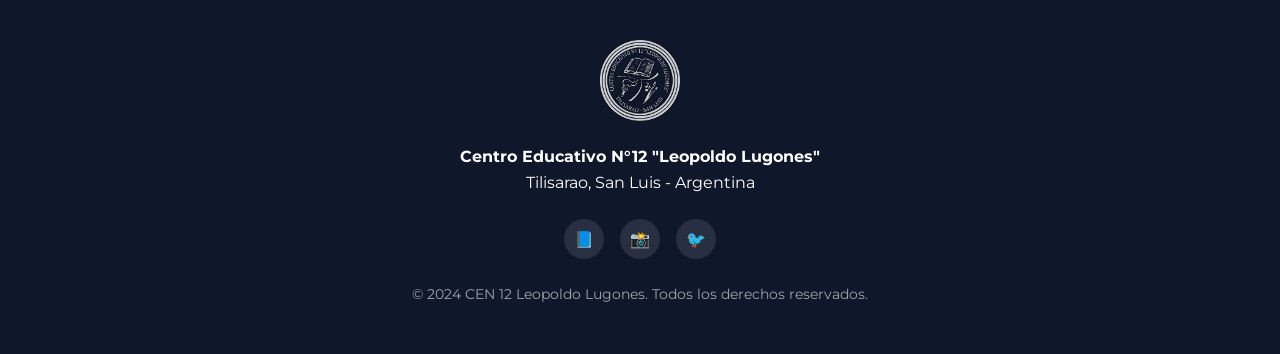
==== commit 246e62b0: "Update index.html" ====
--- a/index.html
+++ b/index.html
@@ -3,106 +3,11 @@
 <head>
     <meta charset="UTF-8">
     <meta name="viewport" content="width=device-width, initial-scale=1.0">
-    <title>CEN 12 Leopoldo Lugones - Tilisarao</title>
+    <title>Inicio | CEN 12 Leopoldo Lugones</title>
     <link href="https://fonts.googleapis.com/css2?family=Montserrat:wght@300;400;600;700;800&family=Playfair+Display:wght@700&display=swap" rel="stylesheet">
+    <link rel="stylesheet" href="css/estilos.css">
     <style>
-        * {
-            margin: 0;
-            padding: 0;
-            box-sizing: border-box;
-        }
-
-        :root {
-            --azul-principal: #1e3a8a;
-            --azul-oscuro: #0f172a;
-            --azul-claro: #3b82f6;
-            --naranja: #f97316;
-            --naranja-claro: #fb923c;
-            --gris: #6b7280;
-            --gris-claro: #f3f4f6;
-            --blanco: #ffffff;
-        }
-
-        body {
-            font-family: 'Montserrat', sans-serif;
-            line-height: 1.6;
-            color: var(--azul-oscuro);
-            overflow-x: hidden;
-        }
-
-        /* Navegación */
-        nav {
-            position: fixed;
-            top: 0;
-            width: 100%;
-            background: rgba(255, 255, 255, 0.95);
-            backdrop-filter: blur(10px);
-            z-index: 1000;
-            box-shadow: 0 2px 20px rgba(30, 58, 138, 0.1);
-            padding: 1rem 0;
-        }
-
-        .nav-container {
-            max-width: 1200px;
-            margin: 0 auto;
-            display: flex;
-            justify-content: space-between;
-            align-items: center;
-            padding: 0 2rem;
-        }
-
-        .logo-nav {
-            display: flex;
-            align-items: center;
-            gap: 1rem;
-        }
-
-        .logo-nav img {
-            height: 60px;
-            width: auto;
-        }
-
-        .logo-text {
-            font-weight: 700;
-            color: var(--azul-principal);
-            font-size: 1.1rem;
-            line-height: 1.2;
-        }
-
-        .nav-links {
-            display: flex;
-            gap: 2rem;
-            list-style: none;
-        }
-
-        .nav-links a {
-            text-decoration: none;
-            color: var(--azul-oscuro);
-            font-weight: 600;
-            transition: color 0.3s;
-            position: relative;
-        }
-
-        .nav-links a::after {
-            content: '';
-            position: absolute;
-            bottom: -5px;
-            left: 0;
-            width: 0;
-            height: 2px;
-            background: var(--naranja);
-            transition: width 0.3s;
-        }
-
-        .nav-links a:hover {
-            color: var(--naranja);
-        }
-
-        .nav-links a:hover::after {
-            width: 100%;
-        }
-
-        /* Hero Section */
+        /* Estilos específicos de index */
         .hero {
             min-height: 100vh;
             background: linear-gradient(135deg, var(--azul-principal) 0%, var(--azul-oscuro) 100%);
@@ -199,323 +104,83 @@
             opacity: 0.8;
         }
 
-        /* Sección Novedades */
-        .novedades {
+        /* Preview cards */
+        .previews {
             padding: 5rem 2rem;
             background: var(--gris-claro);
-            position: relative;
-        }
-
-        .section-title {
-            text-align: center;
-            font-family: 'Playfair Display', serif;
-            font-size: 2.5rem;
-            color: var(--azul-principal);
-            margin-bottom: 3rem;
-            position: relative;
-            display: inline-block;
-            left: 50%;
-            transform: translateX(-50%);
-        }
-
-        .section-title::after {
-            content: '';
-            position: absolute;
-            bottom: -10px;
-            left: 50%;
-            transform: translateX(-50%);
-            width: 60px;
-            height: 4px;
-            background: var(--naranja);
-            border-radius: 2px;
-        }
-
-        .coming-soon-container {
-            max-width: 800px;
+        }
+
+        .preview-grid {
+            max-width: 1200px;
             margin: 0 auto;
-            background: var(--blanco);
-            padding: 4rem;
-            border-radius: 20px;
-            box-shadow: 0 20px 60px rgba(30, 58, 138, 0.1);
-            text-align: center;
-            position: relative;
-            overflow: hidden;
-        }
-
-        .coming-soon-container::before {
-            content: '';
-            position: absolute;
-            top: 0;
-            left: 0;
-            right: 0;
-            height: 5px;
-            background: linear-gradient(90deg, var(--azul-principal), var(--naranja), var(--azul-principal));
-            background-size: 200% 100%;
-            animation: gradient 3s linear infinite;
-        }
-
-        @keyframes gradient {
-            0% { background-position: 0% 50%; }
-            100% { background-position: 200% 50%; }
-        }
-
-        .coming-soon-icon {
-            font-size: 4rem;
-            margin-bottom: 1rem;
-        }
-
-        .coming-soon-container h3 {
-            font-size: 2rem;
-            color: var(--azul-principal);
-            margin-bottom: 1rem;
-        }
-
-        .coming-soon-container p {
-            color: var(--gris);
-            font-size: 1.2rem;
-        }
-
-        .dots {
-            display: flex;
-            gap: 0.5rem;
-            justify-content: center;
-            margin-top: 2rem;
-        }
-
-        .dot {
-            width: 12px;
-            height: 12px;
-            background: var(--azul-claro);
-            border-radius: 50%;
-            animation: bounce 1.4s infinite ease-in-out both;
-        }
-
-        .dot:nth-child(1) { animation-delay: -0.32s; }
-        .dot:nth-child(2) { animation-delay: -0.16s; }
-        .dot:nth-child(3) { animation-delay: 0s; }
-
-        @keyframes bounce {
-            0%, 80%, 100% { transform: scale(0); }
-            40% { transform: scale(1); }
-        }
-
-        /* Sobre Nosotros */
-        .about {
-            padding: 5rem 2rem;
-            background: var(--blanco);
-        }
-
-        .about-container {
-            max-width: 1000px;
-            margin: 0 auto;
-            display: grid;
-            grid-template-columns: 1fr 1fr;
-            gap: 4rem;
-            align-items: center;
-        }
-
-        .about-image {
-            position: relative;
-        }
-
-        .about-image img {
-            width: 100%;
-            border-radius: 20px;
-            box-shadow: 0 20px 40px rgba(30, 58, 138, 0.2);
-        }
-
-        .about-image::before {
-            content: '';
-            position: absolute;
-            top: -20px;
-            left: -20px;
-            right: 20px;
-            bottom: 20px;
-            border: 3px solid var(--naranja);
-            border-radius: 20px;
-            z-index: -1;
-        }
-
-        .about-content h2 {
-            font-family: 'Playfair Display', serif;
-            font-size: 2.5rem;
-            color: var(--azul-principal);
-            margin-bottom: 1.5rem;
-        }
-
-        .about-content p {
-            color: var(--gris);
-            font-size: 1.1rem;
-            line-height: 1.8;
-            margin-bottom: 1.5rem;
-        }
-
-        .features {
-            display: grid;
-            grid-template-columns: repeat(3, 1fr);
-            gap: 1rem;
-            margin-top: 2rem;
-        }
-
-        .feature {
-            background: var(--gris-claro);
-            padding: 1.5rem;
-            border-radius: 10px;
-            text-align: center;
-            transition: transform 0.3s, box-shadow 0.3s;
-        }
-
-        .feature:hover {
-            transform: translateY(-5px);
-            box-shadow: 0 10px 30px rgba(30, 58, 138, 0.1);
-        }
-
-        .feature-icon {
-            font-size: 2rem;
-            margin-bottom: 0.5rem;
-        }
-
-        .feature h4 {
-            color: var(--azul-principal);
-            font-size: 0.9rem;
-        }
-
-        /* Contacto */
-        .contact {
-            padding: 5rem 2rem;
-            background: linear-gradient(135deg, var(--azul-oscuro) 0%, var(--azul-principal) 100%);
-            color: var(--blanco);
-        }
-
-        .contact-container {
-            max-width: 1000px;
-            margin: 0 auto;
-        }
-
-        .contact .section-title {
-            color: var(--blanco);
-        }
-
-        .contact-grid {
             display: grid;
             grid-template-columns: repeat(3, 1fr);
             gap: 2rem;
-            margin-top: 3rem;
-        }
-
-        .contact-card {
-            background: rgba(255, 255, 255, 0.1);
-            backdrop-filter: blur(10px);
-            padding: 2rem;
-            border-radius: 15px;
-            text-align: center;
-            border: 1px solid rgba(255, 255, 255, 0.2);
-            transition: transform 0.3s;
-        }
-
-        .contact-card:hover {
+        }
+
+        .preview-card {
+            background: var(--blanco);
+            border-radius: 20px;
+            overflow: hidden;
+            box-shadow: 0 10px 40px rgba(30, 58, 138, 0.1);
+            transition: transform 0.3s, box-shadow 0.3s;
+            text-decoration: none;
+            color: inherit;
+        }
+
+        .preview-card:hover {
             transform: translateY(-10px);
-            background: rgba(255, 255, 255, 0.15);
-        }
-
-        .contact-icon {
-            font-size: 2.5rem;
-            margin-bottom: 1rem;
-            color: var(--naranja);
-        }
-
-        .contact-card h3 {
-            font-size: 1.2rem;
-            margin-bottom: 0.5rem;
-        }
-
-        .contact-card p, .contact-card a {
-            color: rgba(255, 255, 255, 0.8);
-            text-decoration: none;
-            font-size: 1rem;
-            transition: color 0.3s;
-        }
-
-        .contact-card a:hover {
-            color: var(--naranja);
-        }
-
-        /* Footer */
-        footer {
-            background: var(--azul-oscuro);
-            color: var(--blanco);
-            padding: 2rem;
-            text-align: center;
-        }
-
-        .footer-logo {
-            width: 80px;
-            margin-bottom: 1rem;
-            opacity: 0.8;
-        }
-
-        .social-links {
-            display: flex;
-            gap: 1rem;
-            justify-content: center;
-            margin: 1.5rem 0;
-        }
-
-        .social-links a {
-            width: 40px;
-            height: 40px;
-            background: rgba(255, 255, 255, 0.1);
-            border-radius: 50%;
+            box-shadow: 0 20px 60px rgba(30, 58, 138, 0.2);
+        }
+
+        .preview-icon {
+            height: 150px;
+            background: linear-gradient(135deg, var(--azul-principal), var(--azul-claro));
             display: flex;
             align-items: center;
             justify-content: center;
+            font-size: 4rem;
+        }
+
+        .preview-content {
+            padding: 2rem;
+            text-align: center;
+        }
+
+        .preview-content h3 {
+            color: var(--azul-principal);
+            font-size: 1.5rem;
+            margin-bottom: 1rem;
+        }
+
+        .preview-content p {
+            color: var(--gris);
+            font-size: 1rem;
+        }
+
+        .btn-ver-mas {
+            display: inline-block;
+            margin-top: 1.5rem;
+            padding: 0.8rem 2rem;
+            background: var(--naranja);
             color: var(--blanco);
-            text-decoration: none;
-            transition: all 0.3s;
-        }
-
-        .social-links a:hover {
-            background: var(--naranja);
-            transform: translateY(-3px);
-        }
-
-        /* Responsive */
+            border-radius: 25px;
+            font-weight: 600;
+            transition: background 0.3s;
+        }
+
+        .preview-card:hover .btn-ver-mas {
+            background: var(--azul-principal);
+        }
+
         @media (max-width: 768px) {
-            .nav-links {
-                display: none;
+            .preview-grid {
+                grid-template-columns: 1fr;
             }
-
+            
             .hero h1 {
                 font-size: 2rem;
             }
-
-            .about-container {
-                grid-template-columns: 1fr;
-            }
-
-            .contact-grid {
-                grid-template-columns: 1fr;
-            }
-
-            .features {
-                grid-template-columns: 1fr;
-            }
-
-            .hero-stats {
-                gap: 1.5rem;
-            }
-        }
-
-        /* Scroll animations */
-        .fade-in {
-            opacity: 0;
-            transform: translateY(30px);
-            transition: opacity 0.8s, transform 0.8s;
-        }
-
-        .fade-in.visible {
-            opacity: 1;
-            transform: translateY(0);
         }
     </style>
 </head>
@@ -523,21 +188,21 @@
     <!-- Navegación -->
     <nav>
         <div class="nav-container">
-            <div class="logo-nav">
+            <a href="index.html" class="logo-nav">
                 <img src="imagenes/CEN 12 MARCA-16.png" alt="Logo CEN 12">
                 <div class="logo-text">CEN 12<br>Leopoldo Lugones</div>
-            </div>
+            </a>
             <ul class="nav-links">
-                <li><a href="#inicio">Inicio</a></li>
-                <li><a href="#novedades">Novedades</a></li>
-                <li><a href="#nosotros">Nosotros</a></li>
-                <li><a href="#contacto">Contacto</a></li>
+                <li><a href="index.html">Inicio</a></li>
+                <li><a href="novedades.html">Novedades</a></li>
+                <li><a href="nosotros.html">Nosotros</a></li>
+                <li><a href="contacto.html">Contacto</a></li>
             </ul>
         </div>
     </nav>
 
     <!-- Hero Section -->
-    <section class="hero" id="inicio">
+    <section class="hero">
         <div class="hero-content">
             <img src="imagenes/CEN 12 MARCA-16.png" alt="Logo Institucional" class="hero-logo">
             <h1>Centro Educativo N°12</h1>
@@ -561,71 +226,36 @@
         </div>
     </section>
 
-    <!-- Novedades -->
-    <section class="novedades" id="novedades">
-        <h2 class="section-title">Novedades</h2>
-        <div class="coming-soon-container fade-in">
-            <div class="coming-soon-icon">📢</div>
-            <h3>Próximamente</h3>
-            <p>¡Abran novedades dentro de poco!</p>
-            <div class="dots">
-                <div class="dot"></div>
-                <div class="dot"></div>
-                <div class="dot"></div>
-            </div>
-        </div>
-    </section>
-
-    <!-- Sobre Nosotros -->
-    <section class="about" id="nosotros">
-        <div class="about-container">
-            <div class="about-image fade-in">
-                <img src="imagenes/CEN 12 MARCA-16.png" alt="Institución">
-            </div>
-            <div class="about-content fade-in">
-                <h2>Sobre nosotros</h2>
-                <p>El Centro Educativo N°12 "Leopoldo Lugones" es una institución dedicada a la formación integral de estudiantes de los niveles Inicial, Primario y Secundario. Ubicados en Tilisarao, provincia de San Luis, nos comprometemos con la educación de calidad y el desarrollo de valores fundamentales para la sociedad.</p>
-                <p>Nuestra institución honra la memoria de Leopoldo Lugones, destacado escritor argentino, promoviendo la cultura, el pensamiento crítico y la excelencia académica.</p>
-                
-                <div class="features">
-                    <div class="feature">
-                        <div class="feature-icon">🎨</div>
-                        <h4>Inicial</h4>
-                    </div>
-                    <div class="feature">
-                        <div class="feature-icon">📚</div>
-                        <h4>Primario</h4>
-                    </div>
-                    <div class="feature">
-                        <div class="feature-icon">🎓</div>
-                        <h4>Secundario</h4>
-                    </div>
-                </div>
-            </div>
-        </div>
-    </section>
-
-    <!-- Contacto -->
-    <section class="contact" id="contacto">
-        <div class="contact-container">
-            <h2 class="section-title">Información de Contacto</h2>
-            <div class="contact-grid">
-                <div class="contact-card fade-in">
-                    <div class="contact-icon">📍</div>
-                    <h3>Dirección</h3>
-                    <p>Av. Del Centenario s/n<br>Tilisarao, San Luis</p>
-                </div>
-                <div class="contact-card fade-in">
-                    <div class="contact-icon">📞</div>
-                    <h3>Teléfono</h3>
-                    <a href="tel:420389">420389</a>
-                </div>
-                <div class="contact-card fade-in">
-                    <div class="contact-icon">✉️</div>
-                    <h3>Correo Electrónico</h3>
-                    <a href="mailto:cen12leopoldolugones@gmail.com">cen12leopoldolugones@gmail.com</a>
-                </div>
-            </div>
+    <!-- Preview Cards -->
+    <section class="previews">
+        <h2 class="section-title">Explora Nuestra Web</h2>
+        <div class="preview-grid">
+            <a href="novedades.html" class="preview-card fade-in">
+                <div class="preview-icon">📢</div>
+                <div class="preview-content">
+                    <h3>Novedades</h3>
+                    <p>Entérate de las últimas noticias, eventos y comunicados importantes de nuestra institución.</p>
+                    <span class="btn-ver-mas">Ver Novedades →</span>
+                </div>
+            </a>
+            
+            <a href="nosotros.html" class="preview-card fade-in">
+                <div class="preview-icon">🏫</div>
+                <div class="preview-content">
+                    <h3>Sobre Nosotros</h3>
+                    <p>Conoce nuestra historia, valores, misión y visión educativa.</p>
+                    <span class="btn-ver-mas">Conocer Más →</span>
+                </div>
+            </a>
+            
+            <a href="contacto.html" class="preview-card fade-in">
+                <div class="preview-icon">📞</div>
+                <div class="preview-content">
+                    <h3>Contacto</h3>
+                    <p>Encuentra toda la información para comunicarte con nosotros.</p>
+                    <span class="btn-ver-mas">Contactar →</span>
+                </div>
+            </a>
         </div>
     </section>
 
@@ -642,36 +272,6 @@
         <p style="margin-top: 1rem; opacity: 0.6; font-size: 0.9rem;">&copy; 2024 CEN 12 Leopoldo Lugones. Todos los derechos reservados.</p>
     </footer>
 
-    <script>
-        // Animación al scroll
-        const observerOptions = {
-            threshold: 0.1,
-            rootMargin: "0px 0px -50px 0px"
-        };
-
-        const observer = new IntersectionObserver((entries) => {
-            entries.forEach(entry => {
-                if (entry.isIntersecting) {
-                    entry.target.classList.add('visible');
-                }
-            });
-        }, observerOptions);
-
-        document.querySelectorAll('.fade-in').forEach(el => observer.observe(el));
-
-        // Smooth scroll para navegación
-        document.querySelectorAll('a[href^="#"]').forEach(anchor => {
-            anchor.addEventListener('click', function (e) {
-                e.preventDefault();
-                const target = document.querySelector(this.getAttribute('href'));
-                if (target) {
-                    target.scrollIntoView({
-                        behavior: 'smooth',
-                        block: 'start'
-                    });
-                }
-            });
-        });
-    </script>
+    <script src="js/script.js"></script>
 </body>
 </html>
--- a/css/estilos.css
+++ b/css/estilos.css
@@ -0,0 +1,191 @@
+/* ===== VARIABLES GLOBALES ===== */
+:root {
+    --azul-principal: #1e3a8a;
+    --azul-oscuro: #0f172a;
+    --azul-claro: #3b82f6;
+    --naranja: #f97316;
+    --naranja-claro: #fb923c;
+    --gris: #6b7280;
+    --gris-claro: #f3f4f6;
+    --blanco: #ffffff;
+}
+
+/* ===== RESET Y BASE ===== */
+* {
+    margin: 0;
+    padding: 0;
+    box-sizing: border-box;
+}
+
+body {
+    font-family: 'Montserrat', sans-serif;
+    line-height: 1.6;
+    color: var(--azul-oscuro);
+    overflow-x: hidden;
+}
+
+/* ===== NAVEGACIÓN ===== */
+nav {
+    position: fixed;
+    top: 0;
+    width: 100%;
+    background: rgba(255, 255, 255, 0.95);
+    backdrop-filter: blur(10px);
+    z-index: 1000;
+    box-shadow: 0 2px 20px rgba(30, 58, 138, 0.1);
+    padding: 1rem 0;
+}
+
+.nav-container {
+    max-width: 1200px;
+    margin: 0 auto;
+    display: flex;
+    justify-content: space-between;
+    align-items: center;
+    padding: 0 2rem;
+}
+
+.logo-nav {
+    display: flex;
+    align-items: center;
+    gap: 1rem;
+    text-decoration: none;
+}
+
+.logo-nav img {
+    height: 60px;
+    width: auto;
+}
+
+.logo-text {
+    font-weight: 700;
+    color: var(--azul-principal);
+    font-size: 1.1rem;
+    line-height: 1.2;
+}
+
+.nav-links {
+    display: flex;
+    gap: 2rem;
+    list-style: none;
+}
+
+.nav-links a {
+    text-decoration: none;
+    color: var(--azul-oscuro);
+    font-weight: 600;
+    transition: color 0.3s;
+    position: relative;
+    padding: 0.5rem 0;
+}
+
+.nav-links a::after {
+    content: '';
+    position: absolute;
+    bottom: 0;
+    left: 0;
+    width: 0;
+    height: 2px;
+    background: var(--naranja);
+    transition: width 0.3s;
+}
+
+.nav-links a:hover,
+.nav-links a.active {
+    color: var(--naranja);
+}
+
+.nav-links a:hover::after,
+.nav-links a.active::after {
+    width: 100%;
+}
+
+/* ===== FOOTER ===== */
+footer {
+    background: var(--azul-oscuro);
+    color: var(--blanco);
+    padding: 3rem 2rem;
+    text-align: center;
+}
+
+.footer-logo {
+    width: 80px;
+    margin-bottom: 1rem;
+    opacity: 0.8;
+}
+
+.social-links {
+    display: flex;
+    gap: 1rem;
+    justify-content: center;
+    margin: 1.5rem 0;
+}
+
+.social-links a {
+    width: 40px;
+    height: 40px;
+    background: rgba(255, 255, 255, 0.1);
+    border-radius: 50%;
+    display: flex;
+    align-items: center;
+    justify-content: center;
+    color: var(--blanco);
+    text-decoration: none;
+    transition: all 0.3s;
+}
+
+.social-links a:hover {
+    background: var(--naranja);
+    transform: translateY(-3px);
+}
+
+/* ===== UTILIDADES ===== */
+.section-title {
+    text-align: center;
+    font-family: 'Playfair Display', serif;
+    font-size: 2.5rem;
+    color: var(--azul-principal);
+    margin-bottom: 3rem;
+    position: relative;
+    display: inline-block;
+    left: 50%;
+    transform: translateX(-50%);
+}
+
+.section-title::after {
+    content: '';
+    position: absolute;
+    bottom: -10px;
+    left: 50%;
+    transform: translateX(-50%);
+    width: 60px;
+    height: 4px;
+    background: var(--naranja);
+    border-radius: 2px;
+}
+
+.section-title.light {
+    color: var(--blanco);
+}
+
+.fade-in {
+    opacity: 0;
+    transform: translateY(30px);
+    transition: opacity 0.8s, transform 0.8s;
+}
+
+.fade-in.visible {
+    opacity: 1;
+    transform: translateY(0);
+}
+
+/* ===== RESPONSIVE ===== */
+@media (max-width: 768px) {
+    .nav-links {
+        display: none;
+    }
+    
+    .section-title {
+        font-size: 2rem;
+    }
+}
